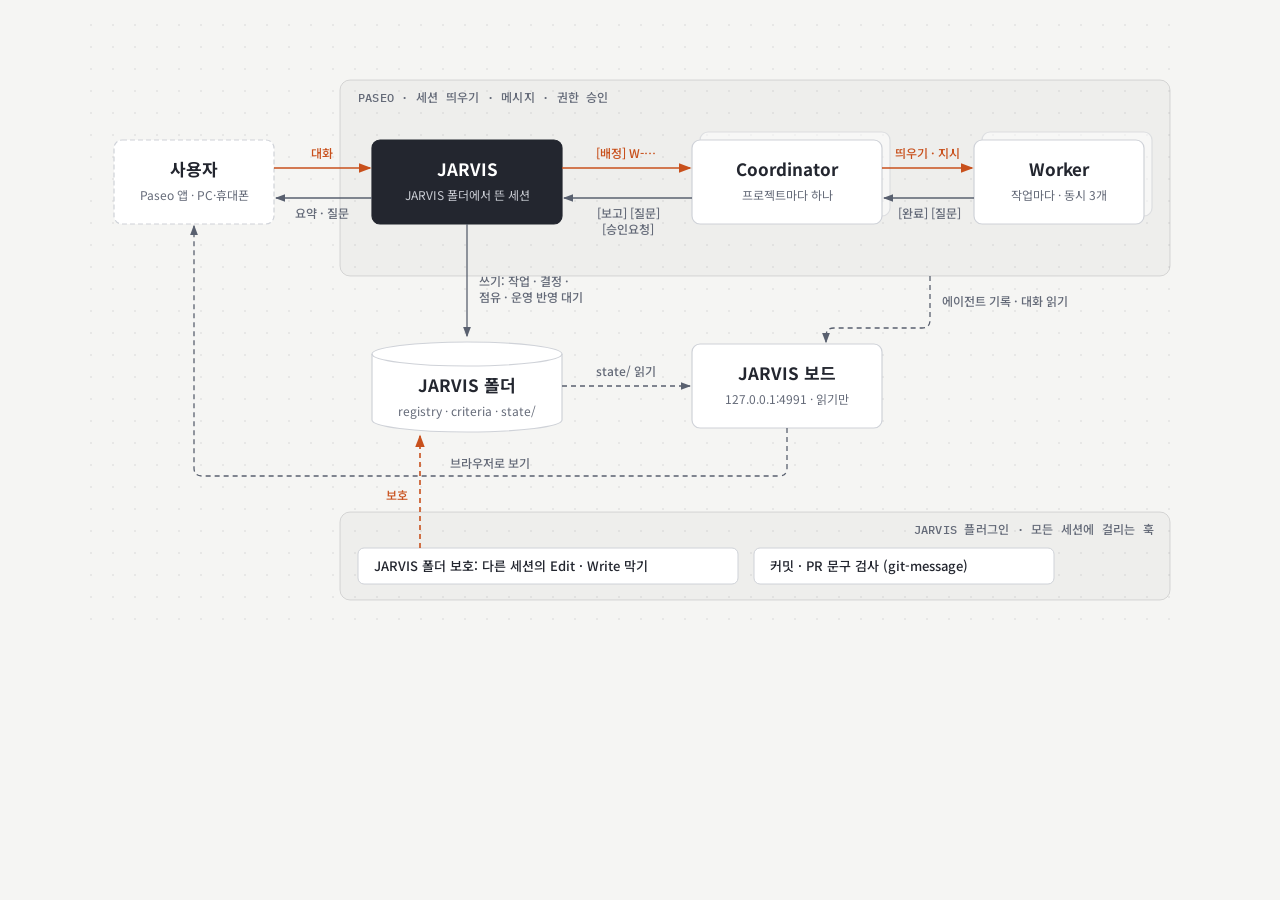
==== docs/diagrams/architecture.html @ 578e727c "JARVIS README 를 세 계층 설명과 구성 그림 중심으로 정리 - 사장·비서실장·PM·실무 담당자 비유로 Manager·Coordinator·Worker 설명 - 구성도·순" ====
<!DOCTYPE html>
<html lang="ko">
<head>
<meta charset="UTF-8">
<meta name="viewport" content="width=device-width, initial-scale=1.0">
<title>JARVIS 구성</title>
<link href="https://fonts.googleapis.com/css2?family=Noto+Sans+KR:wght@400;500;700&family=IBM+Plex+Mono:wght@400;500&display=swap" rel="stylesheet">
<link href="diagram.css" rel="stylesheet">
</head>
<body>
<figure>
<svg viewBox="0 0 1100 600" xmlns="http://www.w3.org/2000/svg" role="img" aria-labelledby="t d">
<title id="t">JARVIS 구성</title>
<desc id="d">사용자는 Paseo 앱에서 JARVIS 와만 대화한다. JARVIS 는 프로젝트별 Coordinator 에 배정하고, Coordinator 는 작업마다 Worker 를 띄운다. 보고는 거꾸로 올라온다. JARVIS 는 JARVIS 폴더의 state 파일에 기록하고, 대시보드는 그 파일과 Paseo 기록을 읽어 보여 준다. 플러그인 훅 두 개가 모든 세션에 걸린다.</desc>
<defs>
<pattern id="dots" width="22" height="22" patternUnits="userSpaceOnUse"><circle cx="1" cy="1" r="0.9" class="dot"/></pattern>
<marker id="a" markerWidth="8" markerHeight="6" refX="7" refY="3" orient="auto"><polygon points="0 0, 8 3, 0 6" class="ah"/></marker>
<marker id="aa" markerWidth="8" markerHeight="6" refX="7" refY="3" orient="auto"><polygon points="0 0, 8 3, 0 6" class="ah-acc"/></marker>
</defs>
<rect width="1100" height="600" class="bg"/>
<rect width="1100" height="600" fill="url(#dots)"/>

<!-- Paseo -->
<rect x="250" y="56" width="830" height="196" rx="10" class="zone"/>
<text x="268" y="78" class="eyebrow">PASEO · 세션 띄우기 · 메시지 · 권한 승인</text>

<!-- 사용자 -->
<rect x="24" y="116" width="160" height="84" rx="8" class="box ext"/>
<text x="104" y="152" class="name" text-anchor="middle">사용자</text>
<text x="104" y="176" class="sub" text-anchor="middle">Paseo 앱 · PC·휴대폰</text>

<!-- JARVIS -->
<rect x="282" y="116" width="190" height="84" rx="8" class="box hub"/>
<text x="377" y="152" class="name hubname" text-anchor="middle">JARVIS</text>
<text x="377" y="176" class="sub hubsub" text-anchor="middle">JARVIS 폴더에서 뜬 세션</text>

<!-- Coordinator (여럿) -->
<rect x="610" y="108" width="190" height="84" rx="8" class="box ghost"/>
<rect x="602" y="116" width="190" height="84" rx="8" class="box"/>
<text x="697" y="152" class="name" text-anchor="middle">Coordinator</text>
<text x="697" y="176" class="sub" text-anchor="middle">프로젝트마다 하나</text>

<!-- Worker (여럿) -->
<rect x="892" y="108" width="170" height="84" rx="8" class="box ghost"/>
<rect x="884" y="116" width="170" height="84" rx="8" class="box"/>
<text x="969" y="152" class="name" text-anchor="middle">Worker</text>
<text x="969" y="176" class="sub" text-anchor="middle">작업마다 · 동시 3개</text>

<!-- 가로 화살표: 아래로 내려가는 일(위), 올라오는 보고(아래) -->
<path d="M 184,144 H 280" class="ln acc" marker-end="url(#aa)"/>
<text x="232" y="134" class="lbl acc-t" text-anchor="middle">대화</text>
<path d="M 282,174 H 186" class="ln" marker-end="url(#a)"/>
<text x="232" y="194" class="lbl" text-anchor="middle">요약 · 질문</text>

<path d="M 472,144 H 600" class="ln acc" marker-end="url(#aa)"/>
<text x="536" y="134" class="lbl acc-t" text-anchor="middle">[배정] W-…</text>
<path d="M 602,174 H 474" class="ln" marker-end="url(#a)"/>
<text x="538" y="194" class="lbl" text-anchor="middle">[보고] [질문]</text>
<text x="538" y="210" class="lbl" text-anchor="middle">[승인요청]</text>

<path d="M 792,144 H 882" class="ln acc" marker-end="url(#aa)"/>
<text x="837" y="134" class="lbl acc-t" text-anchor="middle">띄우기 · 지시</text>
<path d="M 884,174 H 794" class="ln" marker-end="url(#a)"/>
<text x="839" y="194" class="lbl" text-anchor="middle">[완료] [질문]</text>

<!-- JARVIS 폴더 -->
<path d="M 282,330 a 95,12 0 0 1 190,0 v 66 a 95,12 0 0 1 -190,0 Z" class="box db"/>
<path d="M 282,330 a 95,12 0 0 0 190,0" class="ln thin"/>
<text x="377" y="368" class="name" text-anchor="middle">JARVIS 폴더</text>
<text x="377" y="392" class="sub" text-anchor="middle">registry · criteria · state/</text>
<path d="M 377,200 V 312" class="ln" marker-end="url(#a)"/>
<text x="389" y="262" class="lbl">쓰기: 작업 · 결정 ·</text>
<text x="389" y="278" class="lbl">점유 · 운영 반영 대기</text>

<!-- 대시보드 -->
<rect x="602" y="320" width="190" height="84" rx="8" class="box"/>
<text x="697" y="356" class="name" text-anchor="middle">JARVIS 보드</text>
<text x="697" y="380" class="sub" text-anchor="middle">127.0.0.1:4991 · 읽기만</text>
<path d="M 472,362 H 600" class="ln dash" marker-end="url(#a)"/>
<text x="536" y="352" class="lbl" text-anchor="middle">state/ 읽기</text>
<path d="M 840,252 V 296 Q 840,304 832,304 H 744 Q 736,304 736,312 V 318" class="ln dash" marker-end="url(#a)"/>
<text x="852" y="282" class="lbl">에이전트 기록 · 대화 읽기</text>
<path d="M 697,404 V 444 Q 697,452 689,452 H 112 Q 104,452 104,444 V 202" class="ln dash" marker-end="url(#a)"/>
<text x="400" y="444" class="lbl" text-anchor="middle">브라우저로 보기</text>

<!-- 플러그인 훅 -->
<rect x="250" y="488" width="830" height="88" rx="10" class="zone"/>
<text x="1064" y="510" class="eyebrow" text-anchor="end">JARVIS 플러그인 · 모든 세션에 걸리는 훅</text>
<rect x="268" y="524" width="380" height="36" rx="6" class="chip"/>
<text x="284" y="547" class="chip-t">JARVIS 폴더 보호: 다른 세션의 Edit · Write 막기</text>
<rect x="664" y="524" width="300" height="36" rx="6" class="chip"/>
<text x="680" y="547" class="chip-t">커밋 · PR 문구 검사 (git-message)</text>
<path d="M 330,524 V 412" class="ln dash acc" marker-end="url(#aa)"/>
<text x="318" y="476" class="lbl acc-t" text-anchor="end">보호</text>
</svg>
</figure>
</body>
</html>
---- docs/diagrams/diagram.css ----
/* JARVIS 그림 공통: 밝은 화면이 기본, prefers-color-scheme: dark 면 어두운 판 */
:root {
  --bg: #f5f5f3; --dot: rgba(35, 38, 47, 0.10); --ink: #23262f; --muted: #646a78; --line: #59606f;
  --box: #ffffff; --box-line: #cfd2d8; --zone: rgba(35, 38, 47, 0.03); --zone-line: rgba(35, 38, 47, 0.14);
  --acc: #c8501c; --hub: #23262f; --hub-ink: #ffffff; --hub-sub: #c9ccd3; --chip: #ffffff; --band: rgba(35, 38, 47, 0.035);
}
@media (prefers-color-scheme: dark) {
  :root {
    --bg: #121316; --dot: rgba(232, 232, 234, 0.08); --ink: #e8e8ea; --muted: #9aa0ad; --line: #a3a9b5;
    --box: #1d1f24; --box-line: #3a3d45; --zone: rgba(232, 232, 234, 0.025); --zone-line: rgba(232, 232, 234, 0.16);
    --acc: #f07a3c; --hub: #f2f2f3; --hub-ink: #121316; --hub-sub: #4b4f59; --chip: #1d1f24; --band: rgba(232, 232, 234, 0.04);
  }
}
* { box-sizing: border-box; margin: 0; padding: 0 }
body { background: var(--bg); color: var(--ink); font-family: 'Noto Sans KR', sans-serif; padding: 24px }
figure { max-width: 1100px; margin: 0 auto }
svg { width: 100%; display: block }
.bg { fill: var(--bg) }
.dot { fill: var(--dot) }
.ah { fill: var(--line) }
.ah-acc { fill: var(--acc) }
.zone { fill: var(--zone); stroke: var(--zone-line); stroke-width: 1 }
.band { fill: var(--band) }
.eyebrow { font: 500 12px 'IBM Plex Mono', 'Noto Sans KR', monospace; letter-spacing: 0.02em; fill: var(--muted) }
.box { fill: var(--box); stroke: var(--box-line); stroke-width: 1.2 }
.box.ghost { opacity: 0.55 }
.box.hub { fill: var(--hub); stroke: var(--hub) }
.box.ext { stroke-dasharray: 5 3 }
.name { font: 700 17px 'Noto Sans KR', sans-serif; fill: var(--ink) }
.sub { font: 400 12px 'Noto Sans KR', sans-serif; fill: var(--muted) }
.hubname { fill: var(--hub-ink) }
.hubsub { fill: var(--hub-sub) }
.ln { fill: none; stroke: var(--line); stroke-width: 1.3 }
.ln.thin { stroke: var(--box-line); stroke-width: 1.2 }
.ln.acc { stroke: var(--acc); stroke-width: 1.6 }
.ln.dash { stroke-dasharray: 5 4 }
.lbl { font: 500 12px 'Noto Sans KR', sans-serif; fill: var(--muted) }
.acc-t { fill: var(--acc) }
.chip { fill: var(--chip); stroke: var(--box-line) }
.chip-t { font: 500 13px 'Noto Sans KR', sans-serif; fill: var(--ink) }
.mono { font: 500 12px 'IBM Plex Mono', monospace; fill: var(--muted) }
.life { stroke: var(--box-line); stroke-width: 1.2; stroke-dasharray: 3 4 }
.note { fill: var(--box); stroke: var(--box-line) }
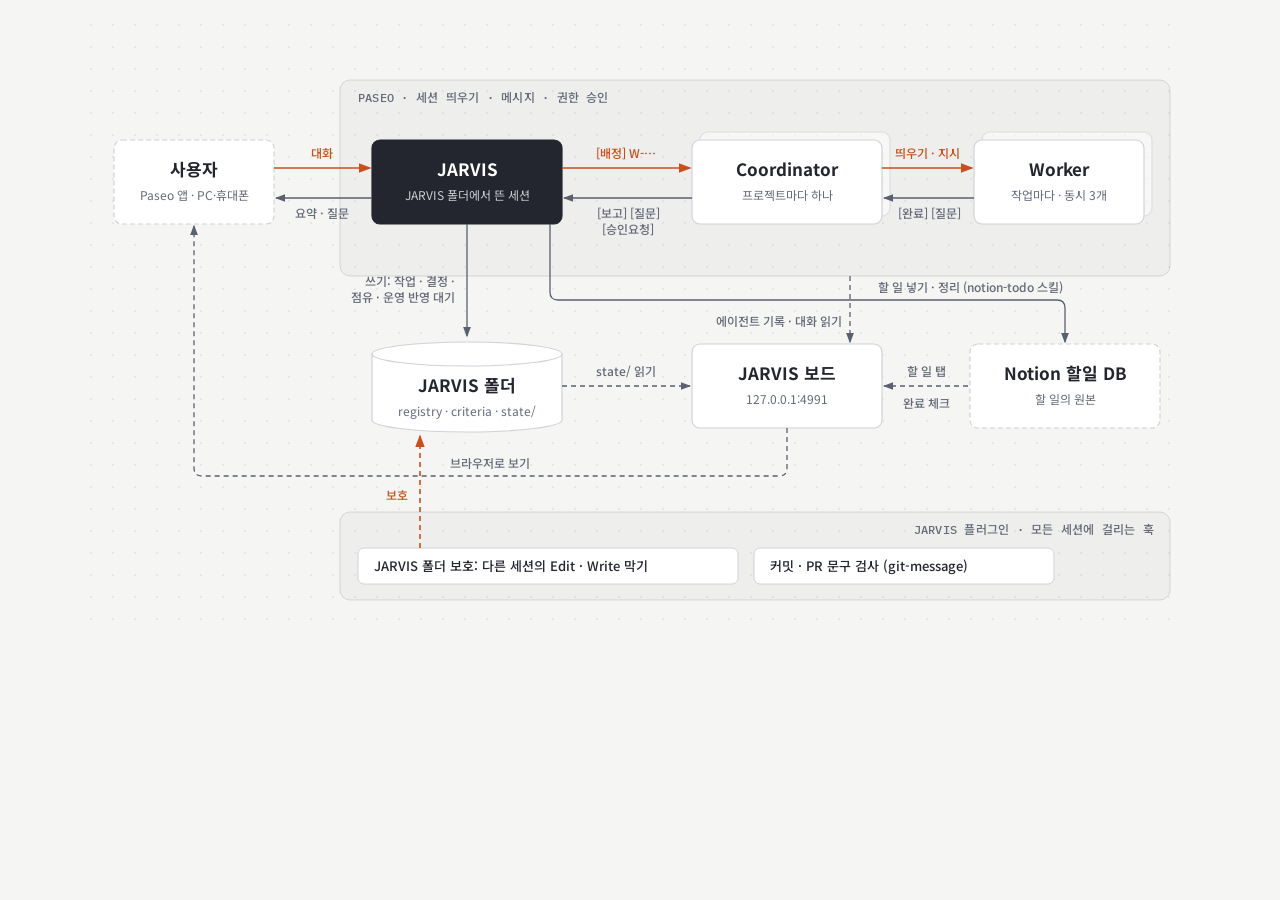
==== commit 762f7fc6: "JARVIS 구성도에 Notion 할일 DB 추가 - JARVIS 의 notion-todo 할 일 관리와 보드 할 일 탭 연결 표시 - README 구성 요소 설명에 Notion " ====
--- a/docs/diagrams/architecture.html
+++ b/docs/diagrams/architecture.html
@@ -11,7 +11,7 @@
 <figure>
 <svg viewBox="0 0 1100 600" xmlns="http://www.w3.org/2000/svg" role="img" aria-labelledby="t d">
 <title id="t">JARVIS 구성</title>
-<desc id="d">사용자는 Paseo 앱에서 JARVIS 와만 대화한다. JARVIS 는 프로젝트별 Coordinator 에 배정하고, Coordinator 는 작업마다 Worker 를 띄운다. 보고는 거꾸로 올라온다. JARVIS 는 JARVIS 폴더의 state 파일에 기록하고, 대시보드는 그 파일과 Paseo 기록을 읽어 보여 준다. 플러그인 훅 두 개가 모든 세션에 걸린다.</desc>
+<desc id="d">JARVIS 는 notion-todo 스킬로 Notion 할일 DB 에 할 일을 넣고 정리하고, 대시보드 할 일 탭은 그 DB 를 읽고 완료 체크를 쓴다. 사용자는 Paseo 앱에서 JARVIS 와만 대화한다. JARVIS 는 프로젝트별 Coordinator 에 배정하고, Coordinator 는 작업마다 Worker 를 띄운다. 보고는 거꾸로 올라온다. JARVIS 는 JARVIS 폴더의 state 파일에 기록하고, 대시보드는 그 파일과 Paseo 기록을 읽어 보여 준다. 플러그인 훅 두 개가 모든 세션에 걸린다.</desc>
 <defs>
 <pattern id="dots" width="22" height="22" patternUnits="userSpaceOnUse"><circle cx="1" cy="1" r="0.9" class="dot"/></pattern>
 <marker id="a" markerWidth="8" markerHeight="6" refX="7" refY="3" orient="auto"><polygon points="0 0, 8 3, 0 6" class="ah"/></marker>
@@ -69,17 +69,27 @@
 <text x="377" y="368" class="name" text-anchor="middle">JARVIS 폴더</text>
 <text x="377" y="392" class="sub" text-anchor="middle">registry · criteria · state/</text>
 <path d="M 377,200 V 312" class="ln" marker-end="url(#a)"/>
-<text x="389" y="262" class="lbl">쓰기: 작업 · 결정 ·</text>
-<text x="389" y="278" class="lbl">점유 · 운영 반영 대기</text>
+<text x="365" y="262" class="lbl" text-anchor="end">쓰기: 작업 · 결정 ·</text>
+<text x="365" y="278" class="lbl" text-anchor="end">점유 · 운영 반영 대기</text>
 
 <!-- 대시보드 -->
 <rect x="602" y="320" width="190" height="84" rx="8" class="box"/>
 <text x="697" y="356" class="name" text-anchor="middle">JARVIS 보드</text>
-<text x="697" y="380" class="sub" text-anchor="middle">127.0.0.1:4991 · 읽기만</text>
+<text x="697" y="380" class="sub" text-anchor="middle">127.0.0.1:4991</text>
 <path d="M 472,362 H 600" class="ln dash" marker-end="url(#a)"/>
 <text x="536" y="352" class="lbl" text-anchor="middle">state/ 읽기</text>
-<path d="M 840,252 V 296 Q 840,304 832,304 H 744 Q 736,304 736,312 V 318" class="ln dash" marker-end="url(#a)"/>
-<text x="852" y="282" class="lbl">에이전트 기록 · 대화 읽기</text>
+<path d="M 760,252 V 318" class="ln dash" marker-end="url(#a)"/>
+<text x="752" y="302" class="lbl" text-anchor="end">에이전트 기록 · 대화 읽기</text>
+
+<!-- Notion -->
+<rect x="880" y="320" width="190" height="84" rx="8" class="box ext"/>
+<text x="975" y="356" class="name" text-anchor="middle">Notion 할일 DB</text>
+<text x="975" y="380" class="sub" text-anchor="middle">할 일의 원본</text>
+<path d="M 460,200 V 268 Q 460,276 468,276 H 967 Q 975,276 975,284 V 318" class="ln" marker-end="url(#a)"/>
+<text x="880" y="268" class="lbl" text-anchor="middle">할 일 넣기 · 정리 (notion-todo 스킬)</text>
+<path d="M 878,362 H 794" class="ln dash" marker-end="url(#a)"/>
+<text x="836" y="352" class="lbl" text-anchor="middle">할 일 탭</text>
+<text x="836" y="384" class="lbl" text-anchor="middle">완료 체크</text>
 <path d="M 697,404 V 444 Q 697,452 689,452 H 112 Q 104,452 104,444 V 202" class="ln dash" marker-end="url(#a)"/>
 <text x="400" y="444" class="lbl" text-anchor="middle">브라우저로 보기</text>
 
--- a/docs/diagrams/diagram.css
+++ b/docs/diagrams/diagram.css
@@ -3,12 +3,14 @@
   --bg: #f5f5f3; --dot: rgba(35, 38, 47, 0.10); --ink: #23262f; --muted: #646a78; --line: #59606f;
   --box: #ffffff; --box-line: #cfd2d8; --zone: rgba(35, 38, 47, 0.03); --zone-line: rgba(35, 38, 47, 0.14);
   --acc: #c8501c; --hub: #23262f; --hub-ink: #ffffff; --hub-sub: #c9ccd3; --chip: #ffffff; --band: rgba(35, 38, 47, 0.035);
+  --l1: #eaf1fb; --l1-line: #9db6dc; --l1-ink: #1f4f99; --l2: #f1edfa; --l2-line: #b3a3dc; --l2-ink: #5b3aa6; --l3: #f1f2f4; --l3-line: #b9bdc6;
 }
 @media (prefers-color-scheme: dark) {
   :root {
     --bg: #121316; --dot: rgba(232, 232, 234, 0.08); --ink: #e8e8ea; --muted: #9aa0ad; --line: #a3a9b5;
     --box: #1d1f24; --box-line: #3a3d45; --zone: rgba(232, 232, 234, 0.025); --zone-line: rgba(232, 232, 234, 0.16);
     --acc: #f07a3c; --hub: #f2f2f3; --hub-ink: #121316; --hub-sub: #4b4f59; --chip: #1d1f24; --band: rgba(232, 232, 234, 0.04);
+    --l1: #18233a; --l1-line: #3d5a8c; --l1-ink: #8fb4f0; --l2: #221c33; --l2-line: #5b4b8c; --l2-ink: #b9a3f0; --l3: #1b1d22; --l3-line: #444852;
   }
 }
 * { box-sizing: border-box; margin: 0; padding: 0 }
@@ -41,3 +43,11 @@
 .mono { font: 500 12px 'IBM Plex Mono', monospace; fill: var(--muted) }
 .life { stroke: var(--box-line); stroke-width: 1.2; stroke-dasharray: 3 4 }
 .note { fill: var(--box); stroke: var(--box-line) }
+.layer { stroke-width: 1.2 }
+.layer.l1 { fill: var(--l1); stroke: var(--l1-line) }
+.layer.l2 { fill: var(--l2); stroke: var(--l2-line) }
+.layer.l3 { fill: var(--l3); stroke: var(--l3-line) }
+.layer-t { font: 700 22px 'Noto Sans KR', sans-serif; fill: var(--ink) }
+.l1-t { fill: var(--l1-ink) }
+.l2-t { fill: var(--l2-ink) }
+.frame-acc { fill: none; stroke: var(--acc); stroke-width: 2; stroke-opacity: 0.55; stroke-dasharray: 8 5 }
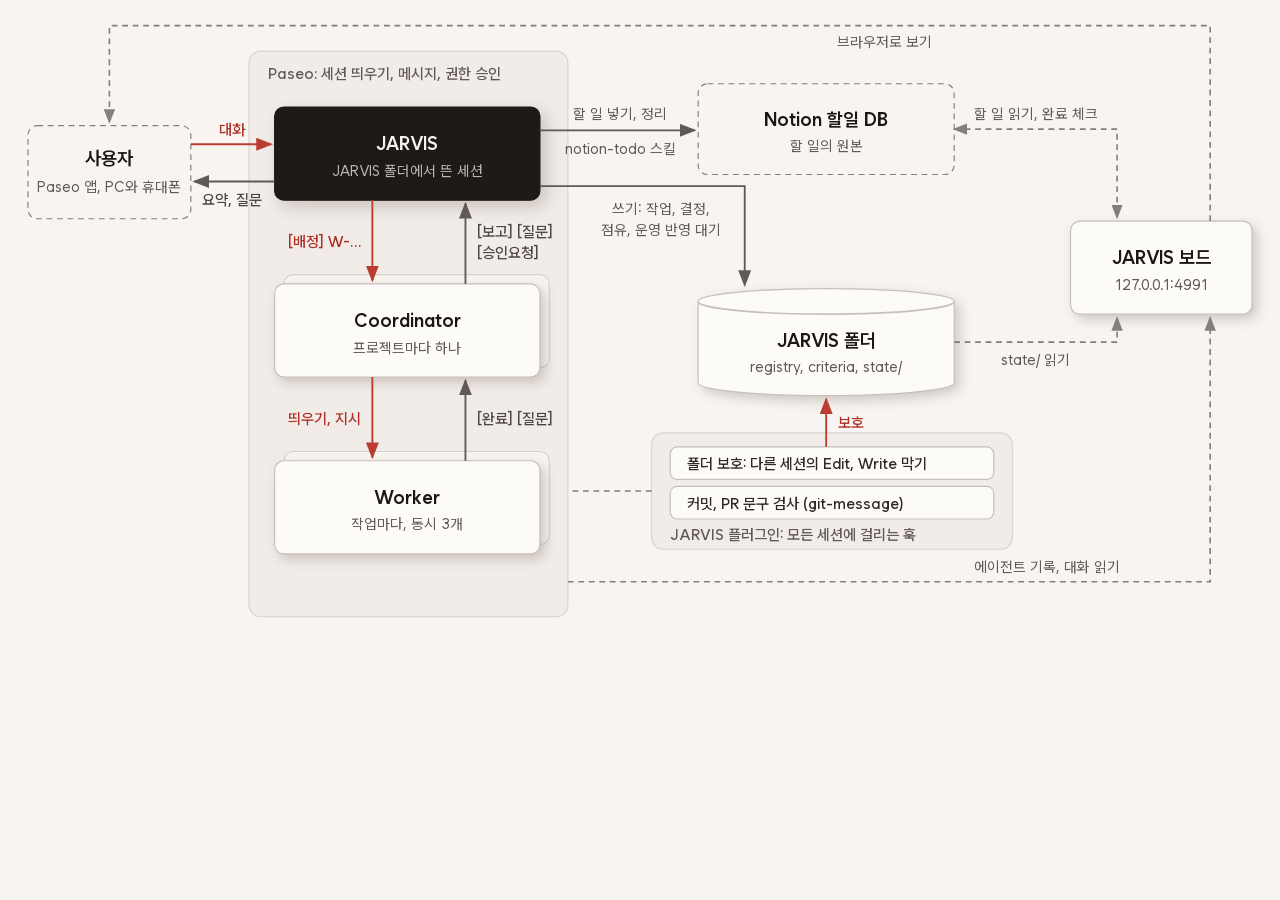
==== commit c719fb7c: "README 그림 세 개를 Coral 재질과 새 구조로 다시 그림 - 계층도를 조직도 나무로 변경, PM 하나에 작업 수만큼 Worker 표시 - 구성도를 사람, 실행(Paseo)" ====
--- a/docs/diagrams/architecture.html
+++ b/docs/diagrams/architecture.html
@@ -3,105 +3,65 @@
 <head>
 <meta charset="UTF-8">
 <meta name="viewport" content="width=device-width, initial-scale=1.0">
+<meta name="description" content="JARVIS 구성">
 <title>JARVIS 구성</title>
-<link href="https://fonts.googleapis.com/css2?family=Noto+Sans+KR:wght@400;500;700&family=IBM+Plex+Mono:wght@400;500&display=swap" rel="stylesheet">
+<link href="https://api.fontshare.com/v2/css?f[]=general-sans@400,500,600&display=block" rel="stylesheet">
 <link href="diagram.css" rel="stylesheet">
 </head>
 <body>
 <figure>
-<svg viewBox="0 0 1100 600" xmlns="http://www.w3.org/2000/svg" role="img" aria-labelledby="t d">
+<svg viewBox="0 0 1100 560" xmlns="http://www.w3.org/2000/svg" role="img" aria-labelledby="t d">
 <title id="t">JARVIS 구성</title>
-<desc id="d">JARVIS 는 notion-todo 스킬로 Notion 할일 DB 에 할 일을 넣고 정리하고, 대시보드 할 일 탭은 그 DB 를 읽고 완료 체크를 쓴다. 사용자는 Paseo 앱에서 JARVIS 와만 대화한다. JARVIS 는 프로젝트별 Coordinator 에 배정하고, Coordinator 는 작업마다 Worker 를 띄운다. 보고는 거꾸로 올라온다. JARVIS 는 JARVIS 폴더의 state 파일에 기록하고, 대시보드는 그 파일과 Paseo 기록을 읽어 보여 준다. 플러그인 훅 두 개가 모든 세션에 걸린다.</desc>
+<desc id="d">사용자는 Paseo 앱에서 JARVIS 와 대화한다. Paseo 안에서 JARVIS 는 Coordinator 에 배정하고 Coordinator 는 Worker 를 띄우며, 보고는 거꾸로 올라온다. JARVIS 는 Notion 할일 DB 에 할 일을 넣고 JARVIS 폴더에 작업, 결정, 점유, 운영 반영 대기를 쓴다. 플러그인 훅은 모든 세션에 걸려 폴더를 보호하고 커밋 문구를 검사한다. JARVIS 보드는 폴더, Notion, Paseo 기록을 읽고 사용자는 브라우저로 본다.</desc>
 <defs>
-<pattern id="dots" width="22" height="22" patternUnits="userSpaceOnUse"><circle cx="1" cy="1" r="0.9" class="dot"/></pattern>
-<marker id="a" markerWidth="8" markerHeight="6" refX="7" refY="3" orient="auto"><polygon points="0 0, 8 3, 0 6" class="ah"/></marker>
-<marker id="aa" markerWidth="8" markerHeight="6" refX="7" refY="3" orient="auto"><polygon points="0 0, 8 3, 0 6" class="ah-acc"/></marker>
+<marker id="hd" markerWidth="9" markerHeight="7" refX="8" refY="3.5" orient="auto"><polygon points="0 0, 9 3.5, 0 7" class="head-down"/></marker>
+<marker id="hu" markerWidth="9" markerHeight="7" refX="8" refY="3.5" orient="auto"><polygon points="0 0, 9 3.5, 0 7" class="head-up"/></marker>
+<marker id="hr" markerWidth="9" markerHeight="7" refX="8" refY="3.5" orient="auto-start-reverse"><polygon points="0 0, 9 3.5, 0 7" class="head-read"/></marker>
 </defs>
-<rect width="1100" height="600" class="bg"/>
-<rect width="1100" height="600" fill="url(#dots)"/>
-
-<!-- Paseo -->
-<rect x="250" y="56" width="830" height="196" rx="10" class="zone"/>
-<text x="268" y="78" class="eyebrow">PASEO · 세션 띄우기 · 메시지 · 권한 승인</text>
-
-<!-- 사용자 -->
-<rect x="24" y="116" width="160" height="84" rx="8" class="box ext"/>
-<text x="104" y="152" class="name" text-anchor="middle">사용자</text>
-<text x="104" y="176" class="sub" text-anchor="middle">Paseo 앱 · PC·휴대폰</text>
-
-<!-- JARVIS -->
-<rect x="282" y="116" width="190" height="84" rx="8" class="box hub"/>
-<text x="377" y="152" class="name hubname" text-anchor="middle">JARVIS</text>
-<text x="377" y="176" class="sub hubsub" text-anchor="middle">JARVIS 폴더에서 뜬 세션</text>
-
-<!-- Coordinator (여럿) -->
-<rect x="610" y="108" width="190" height="84" rx="8" class="box ghost"/>
-<rect x="602" y="116" width="190" height="84" rx="8" class="box"/>
-<text x="697" y="152" class="name" text-anchor="middle">Coordinator</text>
-<text x="697" y="176" class="sub" text-anchor="middle">프로젝트마다 하나</text>
-
-<!-- Worker (여럿) -->
-<rect x="892" y="108" width="170" height="84" rx="8" class="box ghost"/>
-<rect x="884" y="116" width="170" height="84" rx="8" class="box"/>
-<text x="969" y="152" class="name" text-anchor="middle">Worker</text>
-<text x="969" y="176" class="sub" text-anchor="middle">작업마다 · 동시 3개</text>
-
-<!-- 가로 화살표: 아래로 내려가는 일(위), 올라오는 보고(아래) -->
-<path d="M 184,144 H 280" class="ln acc" marker-end="url(#aa)"/>
-<text x="232" y="134" class="lbl acc-t" text-anchor="middle">대화</text>
-<path d="M 282,174 H 186" class="ln" marker-end="url(#a)"/>
-<text x="232" y="194" class="lbl" text-anchor="middle">요약 · 질문</text>
-
-<path d="M 472,144 H 600" class="ln acc" marker-end="url(#aa)"/>
-<text x="536" y="134" class="lbl acc-t" text-anchor="middle">[배정] W-…</text>
-<path d="M 602,174 H 474" class="ln" marker-end="url(#a)"/>
-<text x="538" y="194" class="lbl" text-anchor="middle">[보고] [질문]</text>
-<text x="538" y="210" class="lbl" text-anchor="middle">[승인요청]</text>
-
-<path d="M 792,144 H 882" class="ln acc" marker-end="url(#aa)"/>
-<text x="837" y="134" class="lbl acc-t" text-anchor="middle">띄우기 · 지시</text>
-<path d="M 884,174 H 794" class="ln" marker-end="url(#a)"/>
-<text x="839" y="194" class="lbl" text-anchor="middle">[완료] [질문]</text>
-
-<!-- JARVIS 폴더 -->
-<path d="M 282,330 a 95,12 0 0 1 190,0 v 66 a 95,12 0 0 1 -190,0 Z" class="box db"/>
-<path d="M 282,330 a 95,12 0 0 0 190,0" class="ln thin"/>
-<text x="377" y="368" class="name" text-anchor="middle">JARVIS 폴더</text>
-<text x="377" y="392" class="sub" text-anchor="middle">registry · criteria · state/</text>
-<path d="M 377,200 V 312" class="ln" marker-end="url(#a)"/>
-<text x="365" y="262" class="lbl" text-anchor="end">쓰기: 작업 · 결정 ·</text>
-<text x="365" y="278" class="lbl" text-anchor="end">점유 · 운영 반영 대기</text>
-
-<!-- 대시보드 -->
-<rect x="602" y="320" width="190" height="84" rx="8" class="box"/>
-<text x="697" y="356" class="name" text-anchor="middle">JARVIS 보드</text>
-<text x="697" y="380" class="sub" text-anchor="middle">127.0.0.1:4991</text>
-<path d="M 472,362 H 600" class="ln dash" marker-end="url(#a)"/>
-<text x="536" y="352" class="lbl" text-anchor="middle">state/ 읽기</text>
-<path d="M 760,252 V 318" class="ln dash" marker-end="url(#a)"/>
-<text x="752" y="302" class="lbl" text-anchor="end">에이전트 기록 · 대화 읽기</text>
-
-<!-- Notion -->
-<rect x="880" y="320" width="190" height="84" rx="8" class="box ext"/>
-<text x="975" y="356" class="name" text-anchor="middle">Notion 할일 DB</text>
-<text x="975" y="380" class="sub" text-anchor="middle">할 일의 원본</text>
-<path d="M 460,200 V 268 Q 460,276 468,276 H 967 Q 975,276 975,284 V 318" class="ln" marker-end="url(#a)"/>
-<text x="880" y="268" class="lbl" text-anchor="middle">할 일 넣기 · 정리 (notion-todo 스킬)</text>
-<path d="M 878,362 H 794" class="ln dash" marker-end="url(#a)"/>
-<text x="836" y="352" class="lbl" text-anchor="middle">할 일 탭</text>
-<text x="836" y="384" class="lbl" text-anchor="middle">완료 체크</text>
-<path d="M 697,404 V 444 Q 697,452 689,452 H 112 Q 104,452 104,444 V 202" class="ln dash" marker-end="url(#a)"/>
-<text x="400" y="444" class="lbl" text-anchor="middle">브라우저로 보기</text>
-
-<!-- 플러그인 훅 -->
-<rect x="250" y="488" width="830" height="88" rx="10" class="zone"/>
-<text x="1064" y="510" class="eyebrow" text-anchor="end">JARVIS 플러그인 · 모든 세션에 걸리는 훅</text>
-<rect x="268" y="524" width="380" height="36" rx="6" class="chip"/>
-<text x="284" y="547" class="chip-t">JARVIS 폴더 보호: 다른 세션의 Edit · Write 막기</text>
-<rect x="664" y="524" width="300" height="36" rx="6" class="chip"/>
-<text x="680" y="547" class="chip-t">커밋 · PR 문구 검사 (git-message)</text>
-<path d="M 330,524 V 412" class="ln dash acc" marker-end="url(#aa)"/>
-<text x="318" y="476" class="lbl acc-t" text-anchor="end">보호</text>
+<rect width="1100" height="560" class="ground"/>
+<rect x="214" y="44" width="274" height="486" class="zone"/>
+<text x="230" y="68" class="zone-t">Paseo: 세션 띄우기, 메시지, 권한 승인</text>
+<rect x="24" y="108" width="140" height="80" class="box ext"/>
+<text x="94" y="142" class="box-name" text-anchor="middle">사용자</text><text x="94" y="165" class="box-sub" text-anchor="middle">Paseo 앱, PC와 휴대폰</text>
+<rect x="236" y="92" width="228" height="80" class="box hub"/>
+<text x="350" y="129" class="box-name hub-name" text-anchor="middle">JARVIS</text>
+<text x="350" y="151" class="box-sub hub-sub" text-anchor="middle">JARVIS 폴더에서 뜬 세션</text>
+<rect x="244" y="236" width="228" height="80" class="box ghost"/>
+<rect x="236" y="244" width="228" height="80" class="box "/>
+<text x="350" y="281" class="box-name" text-anchor="middle">Coordinator</text>
+<text x="350" y="303" class="box-sub" text-anchor="middle">프로젝트마다 하나</text>
+<rect x="244" y="388" width="228" height="80" class="box ghost"/>
+<rect x="236" y="396" width="228" height="80" class="box "/>
+<text x="350" y="433" class="box-name" text-anchor="middle">Worker</text>
+<text x="350" y="455" class="box-sub" text-anchor="middle">작업마다, 동시 3개</text>
+<path d="M 164,124 H 233" class="flow down" marker-end="url(#hd)"/><text x="199" y="116" class="msg down-t" text-anchor="middle">대화</text>
+<path d="M 236,156 H 167" class="flow up" marker-end="url(#hu)"/><text x="199" y="176" class="msg up-t" text-anchor="middle">요약, 질문</text>
+<path d="M 320,172 V 241" class="flow down" marker-end="url(#hd)"/><text x="310" y="212" class="msg down-t" text-anchor="end">[배정] W-…</text>
+<path d="M 400,244 V 175" class="flow up" marker-end="url(#hu)"/><text x="410" y="204" class="msg up-t">[보고] [질문]</text><text x="410" y="222" class="msg up-t">[승인요청]</text>
+<path d="M 320,324 V 393" class="flow down" marker-end="url(#hd)"/><text x="310" y="364" class="msg down-t" text-anchor="end">띄우기, 지시</text>
+<path d="M 400,396 V 327" class="flow up" marker-end="url(#hu)"/><text x="410" y="364" class="msg up-t">[완료] [질문]</text>
+<rect x="600" y="72" width="220" height="78" class="box ext"/>
+<text x="710" y="108" class="box-name" text-anchor="middle">Notion 할일 DB</text>
+<text x="710" y="130" class="box-sub" text-anchor="middle">할 일의 원본</text>
+<path d="M 464,112 H 597" class="flow up" marker-end="url(#hu)"/><text x="533" y="102" class="read-t" text-anchor="middle">할 일 넣기, 정리</text><text x="533" y="132" class="read-t" text-anchor="middle">notion-todo 스킬</text>
+<path d="M 600,259 a 110,11 0 0 1 220,0 v 70 a 110,11 0 0 1 -220,0 Z" class="box db"/>
+<path d="M 600,259 a 110,11 0 0 0 220,0" class="tree"/>
+<text x="710" y="298" class="box-name" text-anchor="middle">JARVIS 폴더</text>
+<text x="710" y="320" class="box-sub" text-anchor="middle">registry, criteria, state/</text>
+<path d="M 464,160 H 640 V 245" class="flow up" marker-end="url(#hu)"/><text x="568" y="184" class="read-t" text-anchor="middle">쓰기: 작업, 결정,</text><text x="568" y="202" class="read-t" text-anchor="middle">점유, 운영 반영 대기</text>
+<rect x="560" y="372" width="310" height="100" class="zone"/>
+<rect x="576" y="384" width="278" height="28" class="chip"/><text x="590" y="403" class="chip-t">폴더 보호: 다른 세션의 Edit, Write 막기</text>
+<rect x="576" y="418" width="278" height="28" class="chip"/><text x="590" y="437" class="chip-t">커밋, PR 문구 검사 (git-message)</text>
+<text x="576" y="464" class="zone-t">JARVIS 플러그인: 모든 세션에 걸리는 훅</text>
+<path d="M 710,384 V 343" class="flow down" marker-end="url(#hd)"/><text x="720" y="368" class="msg down-t">보호</text>
+<path d="M 560,422 H 488" class="flow read"/>
+<rect x="920" y="190" width="156" height="80" class="box "/>
+<text x="998" y="227" class="box-name" text-anchor="middle">JARVIS 보드</text>
+<text x="998" y="249" class="box-sub" text-anchor="middle">127.0.0.1:4991</text>
+<path d="M 820,111 H 960 V 187" class="flow read" marker-start="url(#hr)" marker-end="url(#hr)"/><text x="890" y="102" class="read-t" text-anchor="middle">할 일 읽기, 완료 체크</text>
+<path d="M 820,294 H 960 V 273" class="flow read" marker-end="url(#hr)"/><text x="890" y="314" class="read-t" text-anchor="middle">state/ 읽기</text>
+<path d="M 488,500 H 1040 V 273" class="flow read" marker-end="url(#hr)"/><text x="900" y="492" class="read-t" text-anchor="middle">에이전트 기록, 대화 읽기</text>
+<path d="M 1040,190 V 22 H 94 V 105" class="flow read" marker-end="url(#hr)"/><text x="760" y="40" class="read-t" text-anchor="middle">브라우저로 보기</text>
 </svg>
 </figure>
 </body>
--- a/docs/diagrams/diagram.css
+++ b/docs/diagrams/diagram.css
@@ -1,53 +1,75 @@
-/* JARVIS 그림 공통: 밝은 화면이 기본, prefers-color-scheme: dark 면 어두운 판 */
+/* Hallmark · shape: diagram set · genre: modern-minimal · theme: Coral (deal 1/3, seed agent-orchestration-system-diagrams-8501·b6706f2e·2026-11-09·r0) · redesign: full
+ * hero: none · nav: none · footer: none · imagery: diagrams of the real system · signature: the 배정 spine in deep coral, every other line in ink
+ * axes: light/grotesk-sans/warm · posture: restrained · contrast: pass · fold: n/a · v2.0.0 */
+/* Hallmark · pre-emit critique: P3 H- E3 S3 R3 V3 · weakest: S, Korean falls back to Wanted Sans inside General Sans; kept, the pair sits on the same grotesk skeleton */
+/* Hallmark · waive 26b · no control in these figures, only svg and text · the diagrams are rendered to README PNGs and nothing on them is clickable */
+@font-face { font-family: "Wanted Sans"; src: url("../../dashboard/vendor/WantedSansVariable.woff2") format("woff2"); font-weight: 400 700; font-display: block; }
+
 :root {
-  --bg: #f5f5f3; --dot: rgba(35, 38, 47, 0.10); --ink: #23262f; --muted: #646a78; --line: #59606f;
-  --box: #ffffff; --box-line: #cfd2d8; --zone: rgba(35, 38, 47, 0.03); --zone-line: rgba(35, 38, 47, 0.14);
-  --acc: #c8501c; --hub: #23262f; --hub-ink: #ffffff; --hub-sub: #c9ccd3; --chip: #ffffff; --band: rgba(35, 38, 47, 0.035);
-  --l1: #eaf1fb; --l1-line: #9db6dc; --l1-ink: #1f4f99; --l2: #f1edfa; --l2-line: #b3a3dc; --l2-ink: #5b3aa6; --l3: #f1f2f4; --l3-line: #b9bdc6;
+  --f-text: "General Sans", "Wanted Sans", ui-sans-serif, sans-serif;
+  --w-display: 600; --tr-display: -0.02em;
+  --c-ground: oklch(97% 0.006 55); --c-manage: oklch(94.5% 0.007 55); --c-work: oklch(91.5% 0.009 55);
+  --c-rule: oklch(87% 0.009 55); --c-box: oklch(98.8% 0.0045 80); --c-box-rule: oklch(81% 0.011 55);
+  --c-ink: oklch(21% 0.012 38); --c-ink-2: oklch(29% 0.013 40); --c-muted: oklch(47% 0.013 45);
+  --c-hub: oklch(22% 0.011 40); --c-hub-ink: oklch(96.5% 0.006 70); --c-hub-sub: oklch(78% 0.01 60);
+  --c-divide: oklch(81% 0.011 55); --c-down: oklch(54% 0.165 29); --c-down-t: oklch(50% 0.165 29);
+  --c-up: oklch(47% 0.013 45); --c-up-t: oklch(40% 0.013 45); --c-read: oklch(60% 0.012 50);
+  --c-cast: oklch(32% 0.03 50 / 0.22);
 }
 @media (prefers-color-scheme: dark) {
   :root {
-    --bg: #121316; --dot: rgba(232, 232, 234, 0.08); --ink: #e8e8ea; --muted: #9aa0ad; --line: #a3a9b5;
-    --box: #1d1f24; --box-line: #3a3d45; --zone: rgba(232, 232, 234, 0.025); --zone-line: rgba(232, 232, 234, 0.16);
-    --acc: #f07a3c; --hub: #f2f2f3; --hub-ink: #121316; --hub-sub: #4b4f59; --chip: #1d1f24; --band: rgba(232, 232, 234, 0.04);
-    --l1: #18233a; --l1-line: #3d5a8c; --l1-ink: #8fb4f0; --l2: #221c33; --l2-line: #5b4b8c; --l2-ink: #b9a3f0; --l3: #1b1d22; --l3-line: #444852;
+    --c-ground: oklch(19% 0.011 40); --c-manage: oklch(22.5% 0.012 40); --c-work: oklch(16.5% 0.01 40);
+    --c-rule: oklch(30% 0.012 42); --c-box: oklch(26% 0.012 42); --c-box-rule: oklch(36% 0.013 45);
+    --c-ink: oklch(95% 0.006 70); --c-ink-2: oklch(86% 0.008 65); --c-muted: oklch(72% 0.012 60);
+    --c-hub: oklch(96.5% 0.006 70); --c-hub-ink: oklch(21% 0.012 38); --c-hub-sub: oklch(42% 0.013 45);
+    --c-divide: oklch(40% 0.013 45); --c-down: oklch(74% 0.125 30); --c-down-t: oklch(78% 0.12 30);
+    --c-up: oklch(66% 0.012 60); --c-up-t: oklch(78% 0.012 60); --c-read: oklch(58% 0.012 55);
+    --c-cast: oklch(5% 0.01 40 / 0.5);
   }
 }
-* { box-sizing: border-box; margin: 0; padding: 0 }
-body { background: var(--bg); color: var(--ink); font-family: 'Noto Sans KR', sans-serif; padding: 24px }
-figure { max-width: 1100px; margin: 0 auto }
-svg { width: 100%; display: block }
-.bg { fill: var(--bg) }
-.dot { fill: var(--dot) }
-.ah { fill: var(--line) }
-.ah-acc { fill: var(--acc) }
-.zone { fill: var(--zone); stroke: var(--zone-line); stroke-width: 1 }
-.band { fill: var(--band) }
-.eyebrow { font: 500 12px 'IBM Plex Mono', 'Noto Sans KR', monospace; letter-spacing: 0.02em; fill: var(--muted) }
-.box { fill: var(--box); stroke: var(--box-line); stroke-width: 1.2 }
-.box.ghost { opacity: 0.55 }
-.box.hub { fill: var(--hub); stroke: var(--hub) }
-.box.ext { stroke-dasharray: 5 3 }
-.name { font: 700 17px 'Noto Sans KR', sans-serif; fill: var(--ink) }
-.sub { font: 400 12px 'Noto Sans KR', sans-serif; fill: var(--muted) }
-.hubname { fill: var(--hub-ink) }
-.hubsub { fill: var(--hub-sub) }
-.ln { fill: none; stroke: var(--line); stroke-width: 1.3 }
-.ln.thin { stroke: var(--box-line); stroke-width: 1.2 }
-.ln.acc { stroke: var(--acc); stroke-width: 1.6 }
-.ln.dash { stroke-dasharray: 5 4 }
-.lbl { font: 500 12px 'Noto Sans KR', sans-serif; fill: var(--muted) }
-.acc-t { fill: var(--acc) }
-.chip { fill: var(--chip); stroke: var(--box-line) }
-.chip-t { font: 500 13px 'Noto Sans KR', sans-serif; fill: var(--ink) }
-.mono { font: 500 12px 'IBM Plex Mono', monospace; fill: var(--muted) }
-.life { stroke: var(--box-line); stroke-width: 1.2; stroke-dasharray: 3 4 }
-.note { fill: var(--box); stroke: var(--box-line) }
-.layer { stroke-width: 1.2 }
-.layer.l1 { fill: var(--l1); stroke: var(--l1-line) }
-.layer.l2 { fill: var(--l2); stroke: var(--l2-line) }
-.layer.l3 { fill: var(--l3); stroke: var(--l3-line) }
-.layer-t { font: 700 22px 'Noto Sans KR', sans-serif; fill: var(--ink) }
-.l1-t { fill: var(--l1-ink) }
-.l2-t { fill: var(--l2-ink) }
-.frame-acc { fill: none; stroke: var(--acc); stroke-width: 2; stroke-opacity: 0.55; stroke-dasharray: 8 5 }
+
+html, body { overflow-x: clip; margin: 0; background: var(--c-ground); }
+figure { margin: 0; }
+svg { display: block; width: 100%; height: auto; }
+svg text { font-family: var(--f-text); }
+:focus-visible { outline: 2px solid var(--c-down); outline-offset: 2px; }
+
+.ground { fill: var(--c-ground); }
+.layer, .zone { stroke-width: 1; rx: 10px; }
+.layer.manage, .zone { fill: var(--c-manage); stroke: var(--c-rule); }
+.layer.work { fill: var(--c-work); stroke: var(--c-rule); }
+.layer-name { font-size: 22px; font-weight: var(--w-display); letter-spacing: var(--tr-display); fill: var(--c-ink); }
+.layer-sub { font-size: 13px; fill: var(--c-muted); }
+.zone-t { font-size: 13px; font-weight: 500; fill: var(--c-muted); }
+
+.box { fill: var(--c-box); stroke: var(--c-box-rule); stroke-width: 1; rx: 8px; filter: drop-shadow(4px 4px 5px var(--c-cast)); }
+.box.ghost { filter: none; opacity: 0.6; }
+.box.ext { fill: none; stroke-dasharray: 5 4; filter: none; stroke: var(--c-read); }
+.box.hub { fill: var(--c-hub); stroke: var(--c-hub); filter: drop-shadow(5px 5px 7px var(--c-cast)); }
+.box.db { rx: 0; }
+.chip { fill: var(--c-box); stroke: var(--c-box-rule); stroke-width: 1; rx: 6px; }
+.box-name { font-size: 16px; font-weight: 600; fill: var(--c-ink); }
+.box-sub { font-size: 12.5px; fill: var(--c-muted); }
+.chip-t { font-size: 13px; font-weight: 500; fill: var(--c-ink-2); }
+.hub-name { fill: var(--c-hub-ink); }
+.hub-sub { fill: var(--c-hub-sub); }
+.note { font-size: 13px; fill: var(--c-muted); }
+
+.divide { stroke: var(--c-divide); stroke-width: 1.4; stroke-dasharray: 2 5; stroke-linecap: round; }
+.divide-t { font-size: 13px; font-weight: 500; fill: var(--c-ink-2); }
+.band { fill: var(--c-manage); rx: 8px; }
+.life { stroke: var(--c-box-rule); stroke-width: 1.2; stroke-dasharray: 2 5; stroke-linecap: round; }
+.tree { fill: none; stroke: var(--c-box-rule); stroke-width: 1.4; }
+
+.flow { fill: none; stroke-width: 1.6; }
+.flow.down { stroke: var(--c-down); }
+.flow.up { stroke: var(--c-up); }
+.flow.read { stroke: var(--c-read); stroke-width: 1.4; stroke-dasharray: 5 4; }
+.head-down { fill: var(--c-down); }
+.head-up { fill: var(--c-up); }
+.head-read { fill: var(--c-read); }
+.msg { font-size: 13px; font-weight: 500; }
+.down-t { fill: var(--c-down-t); }
+.up-t { fill: var(--c-up-t); }
+.read-t { font-size: 12.5px; fill: var(--c-muted); }
+.step { font-size: 12px; font-weight: 600; fill: var(--c-muted); }
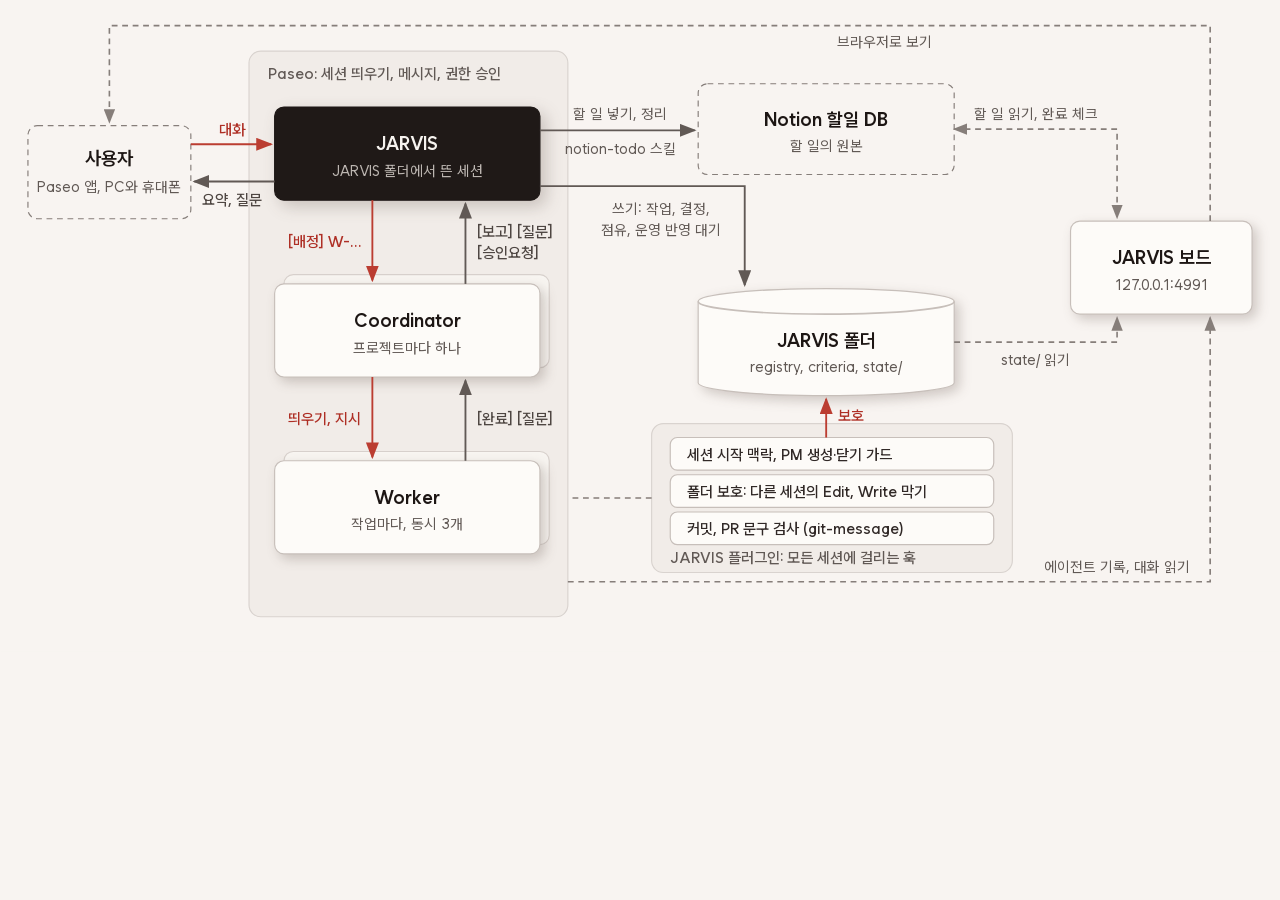
==== commit f06de231: "README·정책 문서 최신화와 기억 흐름 그림 다시 그림 - README 에 04 기억 구조 문서와 기억 4단계·규칙 층 절 추가 - README 사용자 비유를 사장에서 사용자로" ====
--- a/docs/diagrams/architecture.html
+++ b/docs/diagrams/architecture.html
@@ -12,7 +12,7 @@
 <figure>
 <svg viewBox="0 0 1100 560" xmlns="http://www.w3.org/2000/svg" role="img" aria-labelledby="t d">
 <title id="t">JARVIS 구성</title>
-<desc id="d">사용자는 Paseo 앱에서 JARVIS 와 대화한다. Paseo 안에서 JARVIS 는 Coordinator 에 배정하고 Coordinator 는 Worker 를 띄우며, 보고는 거꾸로 올라온다. JARVIS 는 Notion 할일 DB 에 할 일을 넣고 JARVIS 폴더에 작업, 결정, 점유, 운영 반영 대기를 쓴다. 플러그인 훅은 모든 세션에 걸려 폴더를 보호하고 커밋 문구를 검사한다. JARVIS 보드는 폴더, Notion, Paseo 기록을 읽고 사용자는 브라우저로 본다.</desc>
+<desc id="d">사용자는 Paseo 앱에서 JARVIS 와 대화한다. Paseo 안에서 JARVIS 는 Coordinator 에 배정하고 Coordinator 는 Worker 를 띄우며, 보고는 거꾸로 올라온다. JARVIS 는 Notion 할일 DB 에 할 일을 넣고 JARVIS 폴더에 작업, 결정, 점유, 운영 반영 대기를 쓴다. 플러그인 훅은 모든 세션에 걸려 PM 에게 시작 맥락을 넣고, PM 생성과 닫기를 지키고, 폴더를 보호하고, 커밋 문구를 검사한다. JARVIS 보드는 폴더, Notion, Paseo 기록을 읽고 사용자는 브라우저로 본다.</desc>
 <defs>
 <marker id="hd" markerWidth="9" markerHeight="7" refX="8" refY="3.5" orient="auto"><polygon points="0 0, 9 3.5, 0 7" class="head-down"/></marker>
 <marker id="hu" markerWidth="9" markerHeight="7" refX="8" refY="3.5" orient="auto"><polygon points="0 0, 9 3.5, 0 7" class="head-up"/></marker>
@@ -49,18 +49,19 @@
 <text x="710" y="298" class="box-name" text-anchor="middle">JARVIS 폴더</text>
 <text x="710" y="320" class="box-sub" text-anchor="middle">registry, criteria, state/</text>
 <path d="M 464,160 H 640 V 245" class="flow up" marker-end="url(#hu)"/><text x="568" y="184" class="read-t" text-anchor="middle">쓰기: 작업, 결정,</text><text x="568" y="202" class="read-t" text-anchor="middle">점유, 운영 반영 대기</text>
-<rect x="560" y="372" width="310" height="100" class="zone"/>
-<rect x="576" y="384" width="278" height="28" class="chip"/><text x="590" y="403" class="chip-t">폴더 보호: 다른 세션의 Edit, Write 막기</text>
-<rect x="576" y="418" width="278" height="28" class="chip"/><text x="590" y="437" class="chip-t">커밋, PR 문구 검사 (git-message)</text>
-<text x="576" y="464" class="zone-t">JARVIS 플러그인: 모든 세션에 걸리는 훅</text>
-<path d="M 710,384 V 343" class="flow down" marker-end="url(#hd)"/><text x="720" y="368" class="msg down-t">보호</text>
-<path d="M 560,422 H 488" class="flow read"/>
+<rect x="560" y="364" width="310" height="128" class="zone"/>
+<rect x="576" y="376" width="278" height="28" class="chip"/><text x="590" y="395" class="chip-t">세션 시작 맥락, PM 생성·닫기 가드</text>
+<rect x="576" y="408" width="278" height="28" class="chip"/><text x="590" y="427" class="chip-t">폴더 보호: 다른 세션의 Edit, Write 막기</text>
+<rect x="576" y="440" width="278" height="28" class="chip"/><text x="590" y="459" class="chip-t">커밋, PR 문구 검사 (git-message)</text>
+<text x="576" y="484" class="zone-t">JARVIS 플러그인: 모든 세션에 걸리는 훅</text>
+<path d="M 710,376 V 343" class="flow down" marker-end="url(#hd)"/><text x="720" y="362" class="msg down-t">보호</text>
+<path d="M 560,428 H 488" class="flow read"/>
 <rect x="920" y="190" width="156" height="80" class="box "/>
 <text x="998" y="227" class="box-name" text-anchor="middle">JARVIS 보드</text>
 <text x="998" y="249" class="box-sub" text-anchor="middle">127.0.0.1:4991</text>
 <path d="M 820,111 H 960 V 187" class="flow read" marker-start="url(#hr)" marker-end="url(#hr)"/><text x="890" y="102" class="read-t" text-anchor="middle">할 일 읽기, 완료 체크</text>
 <path d="M 820,294 H 960 V 273" class="flow read" marker-end="url(#hr)"/><text x="890" y="314" class="read-t" text-anchor="middle">state/ 읽기</text>
-<path d="M 488,500 H 1040 V 273" class="flow read" marker-end="url(#hr)"/><text x="900" y="492" class="read-t" text-anchor="middle">에이전트 기록, 대화 읽기</text>
+<path d="M 488,500 H 1040 V 273" class="flow read" marker-end="url(#hr)"/><text x="960" y="492" class="read-t" text-anchor="middle">에이전트 기록, 대화 읽기</text>
 <path d="M 1040,190 V 22 H 94 V 105" class="flow read" marker-end="url(#hr)"/><text x="760" y="40" class="read-t" text-anchor="middle">브라우저로 보기</text>
 </svg>
 </figure>
--- a/docs/diagrams/diagram.css
+++ b/docs/diagrams/diagram.css
@@ -73,3 +73,5 @@
 .up-t { fill: var(--c-up-t); }
 .read-t { font-size: 12.5px; fill: var(--c-muted); }
 .step { font-size: 12px; font-weight: 600; fill: var(--c-muted); }
+.zone.focal { stroke: var(--c-down); stroke-width: 1.4; }
+.box.focal { stroke: var(--c-down); stroke-width: 1.6; }
